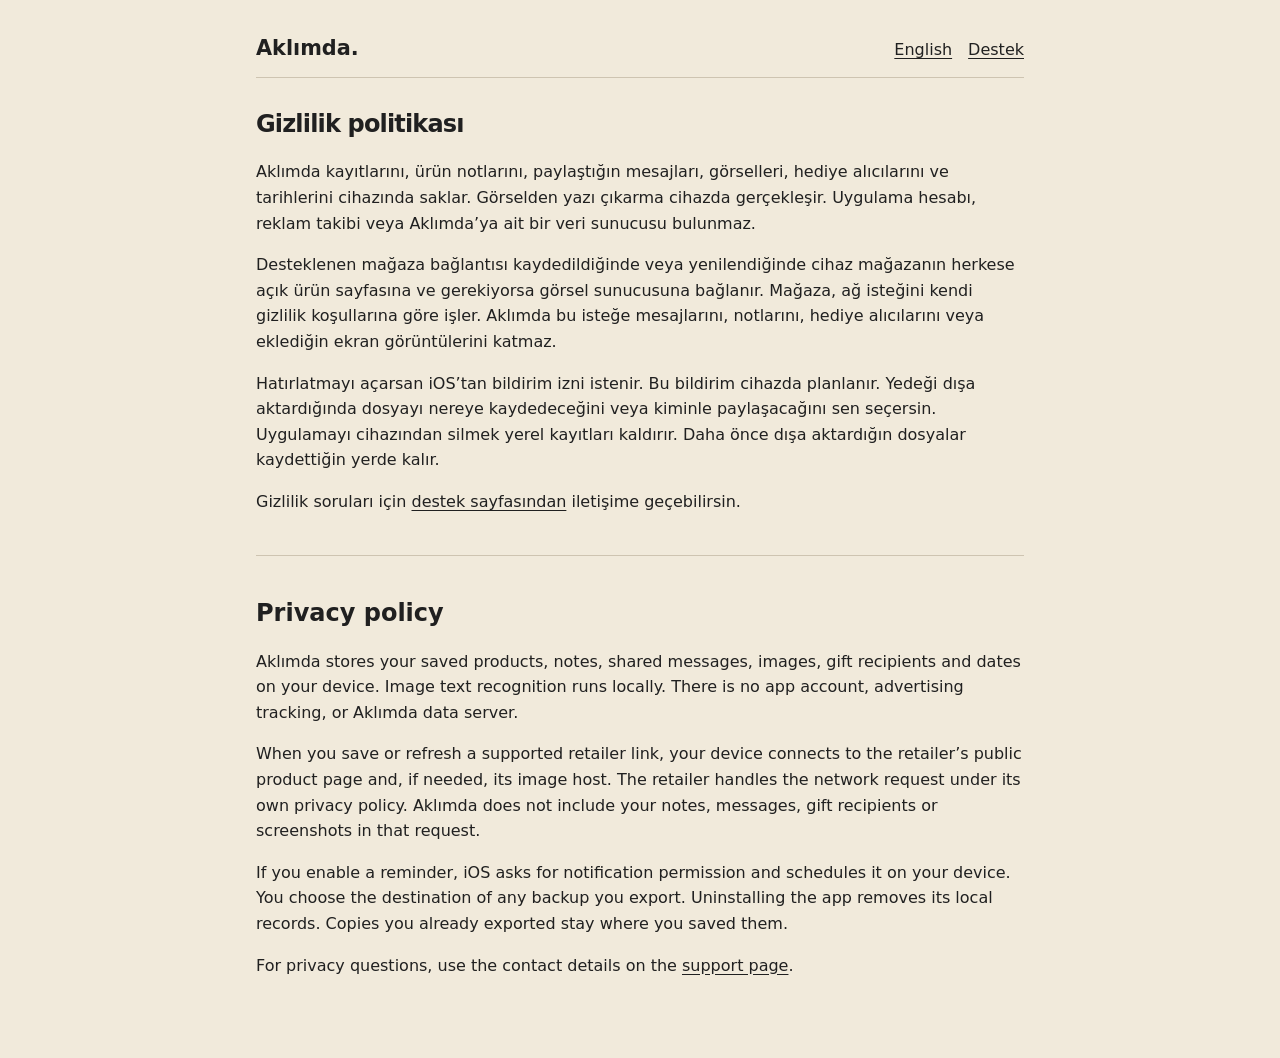
==== privacy.html @ e28e0851 "Publish Aklımda support and privacy pages" ====
<!doctype html>
<html lang="tr">
<head>
  <meta charset="utf-8">
  <meta name="viewport" content="width=device-width, initial-scale=1">
  <title>Aklımda Gizlilik Politikası</title>
  <link rel="stylesheet" href="site.css">
</head>
<body>
  <header><a class="brand" href="index.html">Aklımda.</a><nav><a href="#english" lang="en">English</a><a href="index.html">Destek</a></nav></header>
  <main>
    <section>
      <h1>Gizlilik politikası</h1>
      <p>Aklımda kayıtlarını, ürün notlarını, paylaştığın mesajları, görselleri, hediye alıcılarını ve tarihlerini cihazında saklar. Görselden yazı çıkarma cihazda gerçekleşir. Uygulama hesabı, reklam takibi veya Aklımda’ya ait bir veri sunucusu bulunmaz.</p>
      <p>Desteklenen mağaza bağlantısı kaydedildiğinde veya yenilendiğinde cihaz mağazanın herkese açık ürün sayfasına ve gerekiyorsa görsel sunucusuna bağlanır. Mağaza, ağ isteğini kendi gizlilik koşullarına göre işler. Aklımda bu isteğe mesajlarını, notlarını, hediye alıcılarını veya eklediğin ekran görüntülerini katmaz.</p>
      <p>Hatırlatmayı açarsan iOS’tan bildirim izni istenir. Bu bildirim cihazda planlanır. Yedeği dışa aktardığında dosyayı nereye kaydedeceğini veya kiminle paylaşacağını sen seçersin. Uygulamayı cihazından silmek yerel kayıtları kaldırır. Daha önce dışa aktardığın dosyalar kaydettiğin yerde kalır.</p>
      <p>Gizlilik soruları için <a href="index.html">destek sayfasından</a> iletişime geçebilirsin.</p>
    </section>
    <section id="english" lang="en">
      <h2>Privacy policy</h2>
      <p>Aklımda stores your saved products, notes, shared messages, images, gift recipients and dates on your device. Image text recognition runs locally. There is no app account, advertising tracking, or Aklımda data server.</p>
      <p>When you save or refresh a supported retailer link, your device connects to the retailer’s public product page and, if needed, its image host. The retailer handles the network request under its own privacy policy. Aklımda does not include your notes, messages, gift recipients or screenshots in that request.</p>
      <p>If you enable a reminder, iOS asks for notification permission and schedules it on your device. You choose the destination of any backup you export. Uninstalling the app removes its local records. Copies you already exported stay where you saved them.</p>
      <p>For privacy questions, use the contact details on the <a href="index.html">support page</a>.</p>
    </section>
  </main>
</body>
</html>
---- site.css ----
:root { color-scheme: light; color: #202020; background: #f1eadb; font-family: -apple-system, BlinkMacSystemFont, system-ui, sans-serif; }
body { margin: 0 auto; max-width: 48rem; padding: 2rem 1.25rem 4rem; line-height: 1.6; }
header { display: flex; align-items: baseline; flex-wrap: wrap; gap: 1rem; justify-content: space-between; border-bottom: 1px solid #cec4b1; padding-bottom: .75rem; }
.brand { font-size: 1.3rem; font-weight: 750; text-decoration: none; }
nav { display: flex; gap: 1rem; flex-wrap: wrap; }
main { margin-top: 2rem; }
section + section { margin-top: 2.5rem; padding-top: 1.5rem; border-top: 1px solid #cec4b1; }
h1, h2, h3 { line-height: 1.22; }
h1 { letter-spacing: -.035em; }
a { color: inherit; text-underline-offset: .18em; }
a:focus-visible { outline: 2px solid currentColor; outline-offset: 4px; }
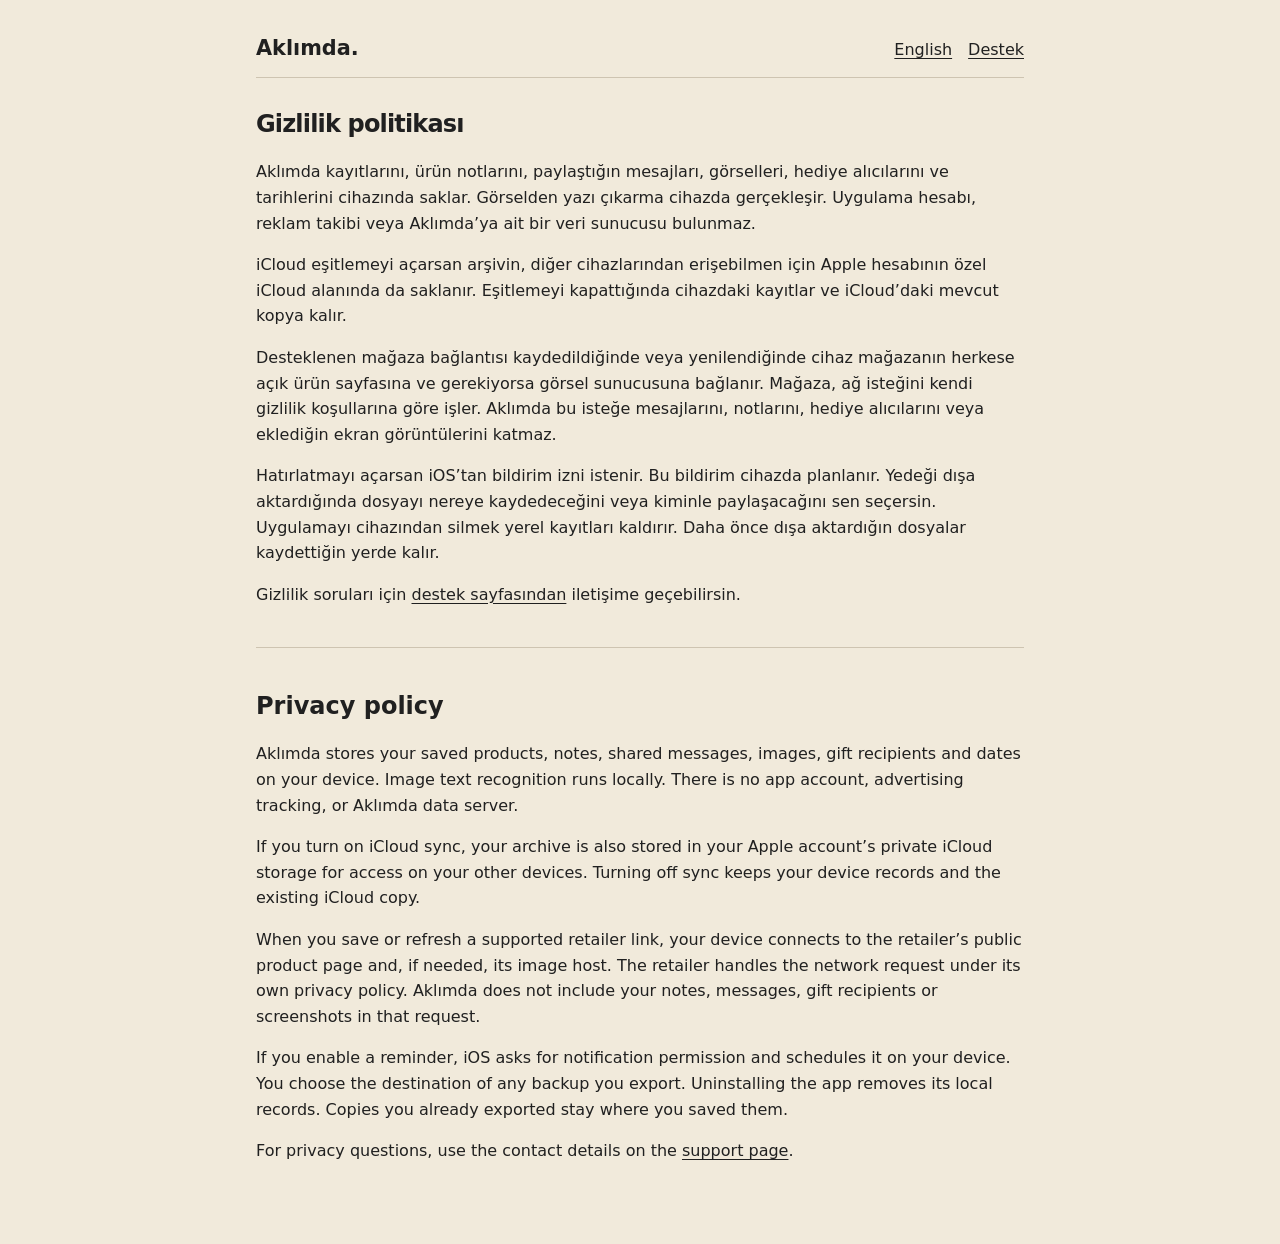
==== commit 0dacca5c: "Disclose optional private iCloud sync" ====
--- a/privacy.html
+++ b/privacy.html
@@ -12,6 +12,7 @@
     <section>
       <h1>Gizlilik politikası</h1>
       <p>Aklımda kayıtlarını, ürün notlarını, paylaştığın mesajları, görselleri, hediye alıcılarını ve tarihlerini cihazında saklar. Görselden yazı çıkarma cihazda gerçekleşir. Uygulama hesabı, reklam takibi veya Aklımda’ya ait bir veri sunucusu bulunmaz.</p>
+      <p>iCloud eşitlemeyi açarsan arşivin, diğer cihazlarından erişebilmen için Apple hesabının özel iCloud alanında da saklanır. Eşitlemeyi kapattığında cihazdaki kayıtlar ve iCloud’daki mevcut kopya kalır.</p>
       <p>Desteklenen mağaza bağlantısı kaydedildiğinde veya yenilendiğinde cihaz mağazanın herkese açık ürün sayfasına ve gerekiyorsa görsel sunucusuna bağlanır. Mağaza, ağ isteğini kendi gizlilik koşullarına göre işler. Aklımda bu isteğe mesajlarını, notlarını, hediye alıcılarını veya eklediğin ekran görüntülerini katmaz.</p>
       <p>Hatırlatmayı açarsan iOS’tan bildirim izni istenir. Bu bildirim cihazda planlanır. Yedeği dışa aktardığında dosyayı nereye kaydedeceğini veya kiminle paylaşacağını sen seçersin. Uygulamayı cihazından silmek yerel kayıtları kaldırır. Daha önce dışa aktardığın dosyalar kaydettiğin yerde kalır.</p>
       <p>Gizlilik soruları için <a href="index.html">destek sayfasından</a> iletişime geçebilirsin.</p>
@@ -19,6 +20,7 @@
     <section id="english" lang="en">
       <h2>Privacy policy</h2>
       <p>Aklımda stores your saved products, notes, shared messages, images, gift recipients and dates on your device. Image text recognition runs locally. There is no app account, advertising tracking, or Aklımda data server.</p>
+      <p>If you turn on iCloud sync, your archive is also stored in your Apple account’s private iCloud storage for access on your other devices. Turning off sync keeps your device records and the existing iCloud copy.</p>
       <p>When you save or refresh a supported retailer link, your device connects to the retailer’s public product page and, if needed, its image host. The retailer handles the network request under its own privacy policy. Aklımda does not include your notes, messages, gift recipients or screenshots in that request.</p>
       <p>If you enable a reminder, iOS asks for notification permission and schedules it on your device. You choose the destination of any backup you export. Uninstalling the app removes its local records. Copies you already exported stay where you saved them.</p>
       <p>For privacy questions, use the contact details on the <a href="index.html">support page</a>.</p>
